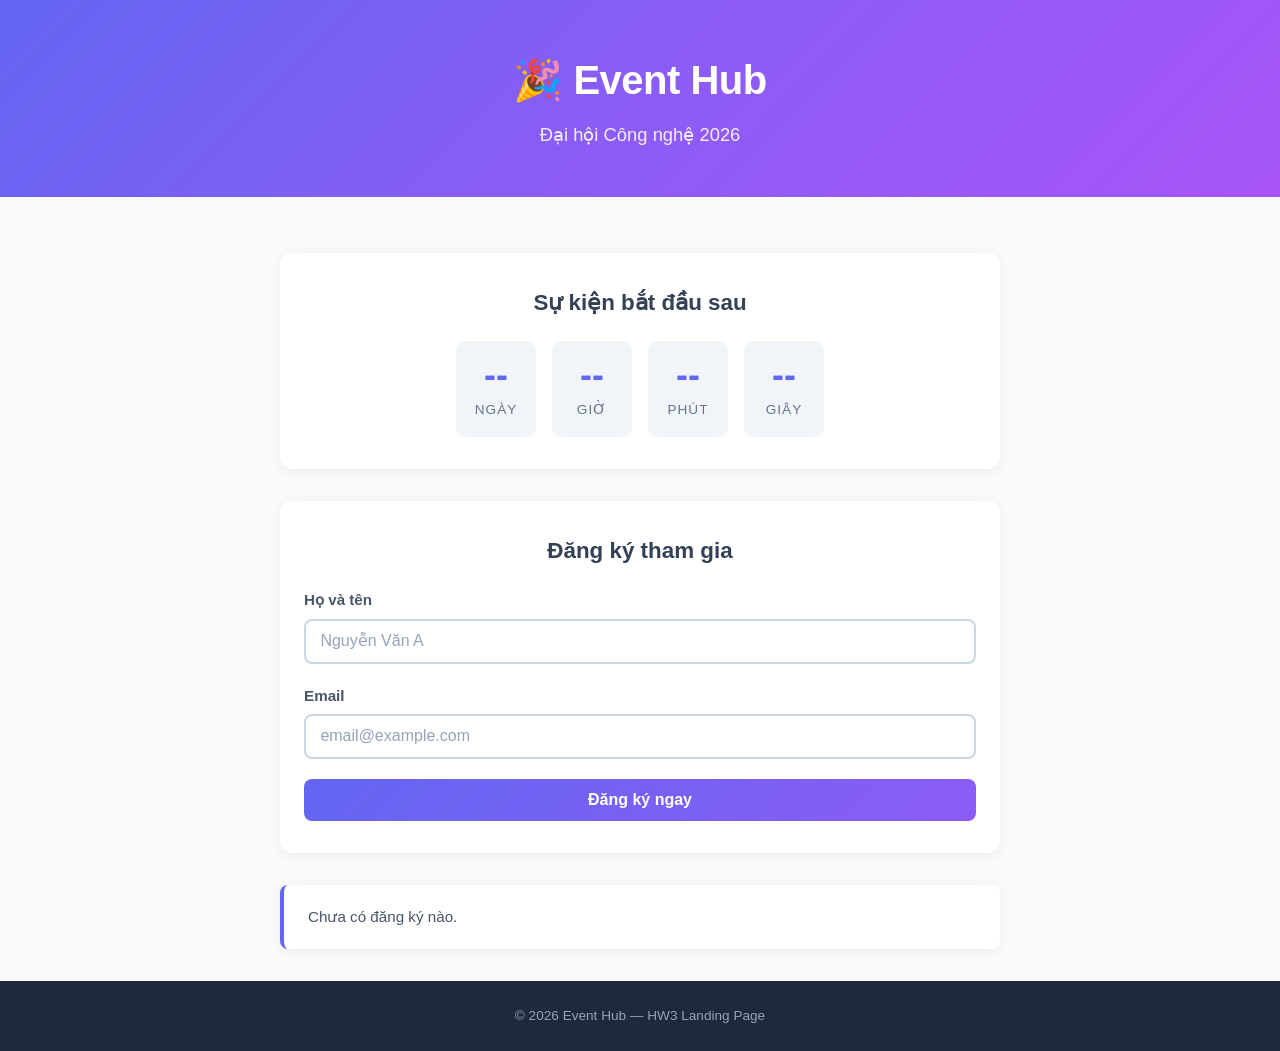
==== Homework 3/index.html @ 86095940 "feat(hw3): scaffold event hub page" ====
<!DOCTYPE html>
<html lang="vi">
<head>
  <meta charset="UTF-8">
  <meta name="viewport" content="width=device-width, initial-scale=1.0">
  <title>Event Hub – Đăng ký sự kiện</title>
  <link rel="stylesheet" href="css/style.css">
</head>
<body>

  <!-- ===== HEADER ===== -->
  <header class="hero">
    <h1 class="hero__title">🎉 Event Hub</h1>
    <p class="hero__subtitle">Đại hội Công nghệ 2026</p>
  </header>

  <!-- ===== MAIN ===== -->
  <main class="container">

    <!-- Countdown -->
    <section class="countdown" aria-label="Đếm ngược đến sự kiện">
      <h2 class="section-title">Sự kiện bắt đầu sau</h2>
      <div class="countdown__display" id="countdown-display">
        <div class="countdown__block">
          <span class="countdown__number" id="days">--</span>
          <span class="countdown__label">Ngày</span>
        </div>
        <div class="countdown__block">
          <span class="countdown__number" id="hours">--</span>
          <span class="countdown__label">Giờ</span>
        </div>
        <div class="countdown__block">
          <span class="countdown__number" id="minutes">--</span>
          <span class="countdown__label">Phút</span>
        </div>
        <div class="countdown__block">
          <span class="countdown__number" id="seconds">--</span>
          <span class="countdown__label">Giây</span>
        </div>
      </div>
    </section>

    <!-- Registration Form -->
    <section class="registration" aria-label="Đăng ký tham gia">
      <h2 class="section-title">Đăng ký tham gia</h2>

      <form class="form" id="registration-form" novalidate>
        <div class="form__group">
          <label class="form__label" for="fullname">Họ và tên</label>
          <input
            class="form__input"
            type="text"
            id="fullname"
            name="fullname"
            placeholder="Nguyễn Văn A"
            required
          >
        </div>

        <div class="form__group">
          <label class="form__label" for="email">Email</label>
          <input
            class="form__input"
            type="email"
            id="email"
            name="email"
            placeholder="email@example.com"
            required
          >
        </div>

        <button class="form__submit" type="submit">Đăng ký ngay</button>
      </form>
    </section>

    <!-- Status Display -->
    <section class="status" aria-live="polite" aria-label="Trạng thái đăng ký">
      <div class="status__box" id="status-box">
        <p class="status__message" id="status-message">
          Chưa có đăng ký nào.
        </p>
      </div>
    </section>

  </main>

  <!-- ===== FOOTER ===== -->
  <footer class="footer">
    <p>&copy; 2026 Event Hub &mdash; HW3 Landing Page</p>
  </footer>

  <!-- JS sẽ được thêm sau -->
  <!-- <script src="js/main.js"></script> -->
</body>
</html>
---- Homework 3/css/style.css ----
/* ===================================================
   Event Hub – Landing Page Styles
   =================================================== */

/* ---------- Reset & Base ---------- */
*,
*::before,
*::after {
  margin: 0;
  padding: 0;
  box-sizing: border-box;
}

html {
  font-size: 16px;
  scroll-behavior: smooth;
}

body {
  font-family: "Segoe UI", Roboto, "Helvetica Neue", Arial, sans-serif;
  line-height: 1.6;
  color: #1e293b;
  background-color: #f8fafc;
  min-height: 100vh;
  display: flex;
  flex-direction: column;
}

/* ---------- Container ---------- */
.container {
  width: 90%;
  max-width: 720px;
  margin: 0 auto;
  padding: 2rem 0;
  flex: 1;
}

/* ---------- Hero / Header ---------- */
.hero {
  background: linear-gradient(135deg, #6366f1, #8b5cf6, #a855f7);
  color: #fff;
  text-align: center;
  padding: 3rem 1rem;
}

.hero__title {
  font-size: 2.5rem;
  font-weight: 800;
  letter-spacing: -0.5px;
}

.hero__subtitle {
  margin-top: 0.5rem;
  font-size: 1.15rem;
  opacity: 0.9;
}

/* ---------- Section Title ---------- */
.section-title {
  text-align: center;
  font-size: 1.4rem;
  font-weight: 700;
  margin-bottom: 1.25rem;
  color: #334155;
}

/* ---------- Countdown ---------- */
.countdown {
  margin-top: 1.5rem;
  padding: 2rem 1rem;
  background: #fff;
  border-radius: 12px;
  box-shadow: 0 2px 12px rgba(0, 0, 0, 0.06);
}

.countdown__display {
  display: flex;
  justify-content: center;
  gap: 1rem;
  flex-wrap: wrap;
}

.countdown__block {
  display: flex;
  flex-direction: column;
  align-items: center;
  min-width: 80px;
  padding: 1rem;
  background: #f1f5f9;
  border-radius: 10px;
}

.countdown__number {
  font-size: 2.25rem;
  font-weight: 800;
  color: #6366f1;
  line-height: 1;
}

.countdown__label {
  margin-top: 0.35rem;
  font-size: 0.85rem;
  text-transform: uppercase;
  letter-spacing: 1px;
  color: #64748b;
}

/* ---------- Registration ---------- */
.registration {
  margin-top: 2rem;
  padding: 2rem 1.5rem;
  background: #fff;
  border-radius: 12px;
  box-shadow: 0 2px 12px rgba(0, 0, 0, 0.06);
}

/* ---------- Form ---------- */
.form__group {
  margin-bottom: 1.25rem;
}

.form__label {
  display: block;
  margin-bottom: 0.4rem;
  font-weight: 600;
  font-size: 0.95rem;
  color: #475569;
}

.form__input {
  width: 100%;
  padding: 0.7rem 0.9rem;
  font-size: 1rem;
  border: 2px solid #cbd5e1;
  border-radius: 8px;
  outline: none;
  transition: border-color 0.2s, box-shadow 0.2s;
}

.form__input:focus {
  border-color: #6366f1;
  box-shadow: 0 0 0 3px rgba(99, 102, 241, 0.15);
}

.form__input::placeholder {
  color: #94a3b8;
}

.form__submit {
  display: block;
  width: 100%;
  padding: 0.75rem;
  font-size: 1rem;
  font-weight: 700;
  color: #fff;
  background: linear-gradient(135deg, #6366f1, #8b5cf6);
  border: none;
  border-radius: 8px;
  cursor: pointer;
  transition: opacity 0.2s, transform 0.15s;
}

.form__submit:hover {
  opacity: 0.92;
}

.form__submit:active {
  transform: scale(0.98);
}

/* ---------- Status ---------- */
.status {
  margin-top: 2rem;
}

.status__box {
  padding: 1.25rem 1.5rem;
  background: #fff;
  border-left: 4px solid #6366f1;
  border-radius: 8px;
  box-shadow: 0 2px 12px rgba(0, 0, 0, 0.06);
}

.status__message {
  font-size: 0.95rem;
  color: #475569;
}

/* ---------- Footer ---------- */
.footer {
  text-align: center;
  padding: 1.5rem 1rem;
  font-size: 0.85rem;
  color: #94a3b8;
  background: #1e293b;
  margin-top: auto;
}

/* ---------- Responsive ---------- */
@media (max-width: 480px) {
  .hero__title {
    font-size: 1.75rem;
  }

  .hero__subtitle {
    font-size: 1rem;
  }

  .countdown__block {
    min-width: 64px;
    padding: 0.75rem;
  }

  .countdown__number {
    font-size: 1.75rem;
  }

  .registration {
    padding: 1.5rem 1rem;
  }
}
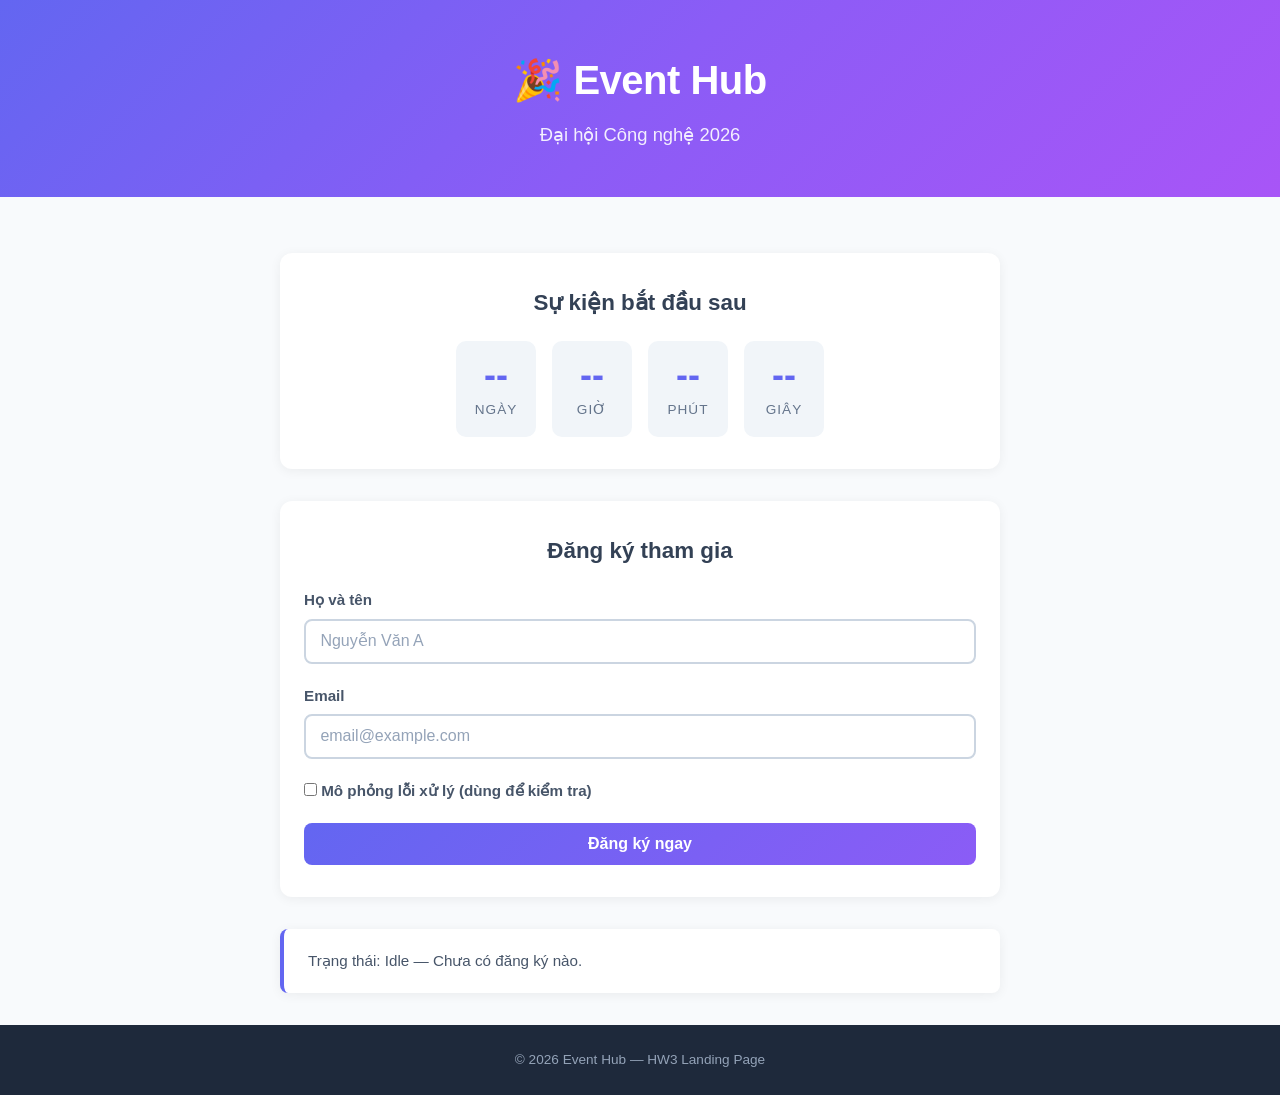
==== commit 9c8efab6: "feat(form): add registration state machine Co-authored-by: Copilot <223556219+Copilot@users.noreply." ====
--- a/Homework 3/index.html
+++ b/Homework 3/index.html
@@ -69,15 +69,22 @@
           >
         </div>
 
+        <div class="form__group">
+          <label class="form__label" for="simulate-error">
+            <input type="checkbox" id="simulate-error">
+            Mô phỏng lỗi xử lý (dùng để kiểm tra)
+          </label>
+        </div>
+
         <button class="form__submit" type="submit">Đăng ký ngay</button>
       </form>
     </section>
 
     <!-- Status Display -->
-    <section class="status" aria-live="polite" aria-label="Trạng thái đăng ký">
-      <div class="status__box" id="status-box">
-        <p class="status__message" id="status-message">
-          Chưa có đăng ký nào.
+    <section class="status" aria-label="Trạng thái đăng ký">
+      <div class="status__box" id="status-box" data-state="idle">
+        <p class="status__message" id="status-message" role="status" aria-live="polite" aria-atomic="true">
+          Trạng thái: Idle — Chưa có đăng ký nào.
         </p>
       </div>
     </section>
@@ -89,8 +96,6 @@
     <p>&copy; 2026 Event Hub &mdash; HW3 Landing Page</p>
   </footer>
 
-  <!-- JS sẽ được thêm sau -->
-  <!-- <script src="js/main.js"></script> -->
+  <script src="js/registration-form.js"></script>
 </body>
 </html>
-
--- a/Homework 3/css/style.css
+++ b/Homework 3/css/style.css
@@ -181,6 +181,18 @@
   box-shadow: 0 2px 12px rgba(0, 0, 0, 0.06);
 }
 
+.status__box[data-state="submitting"] {
+  border-left-color: #f59e0b;
+}
+
+.status__box[data-state="success"] {
+  border-left-color: #16a34a;
+}
+
+.status__box[data-state="error"] {
+  border-left-color: #dc2626;
+}
+
 .status__message {
   font-size: 0.95rem;
   color: #475569;
@@ -219,4 +231,3 @@
     padding: 1.5rem 1rem;
   }
 }
-
